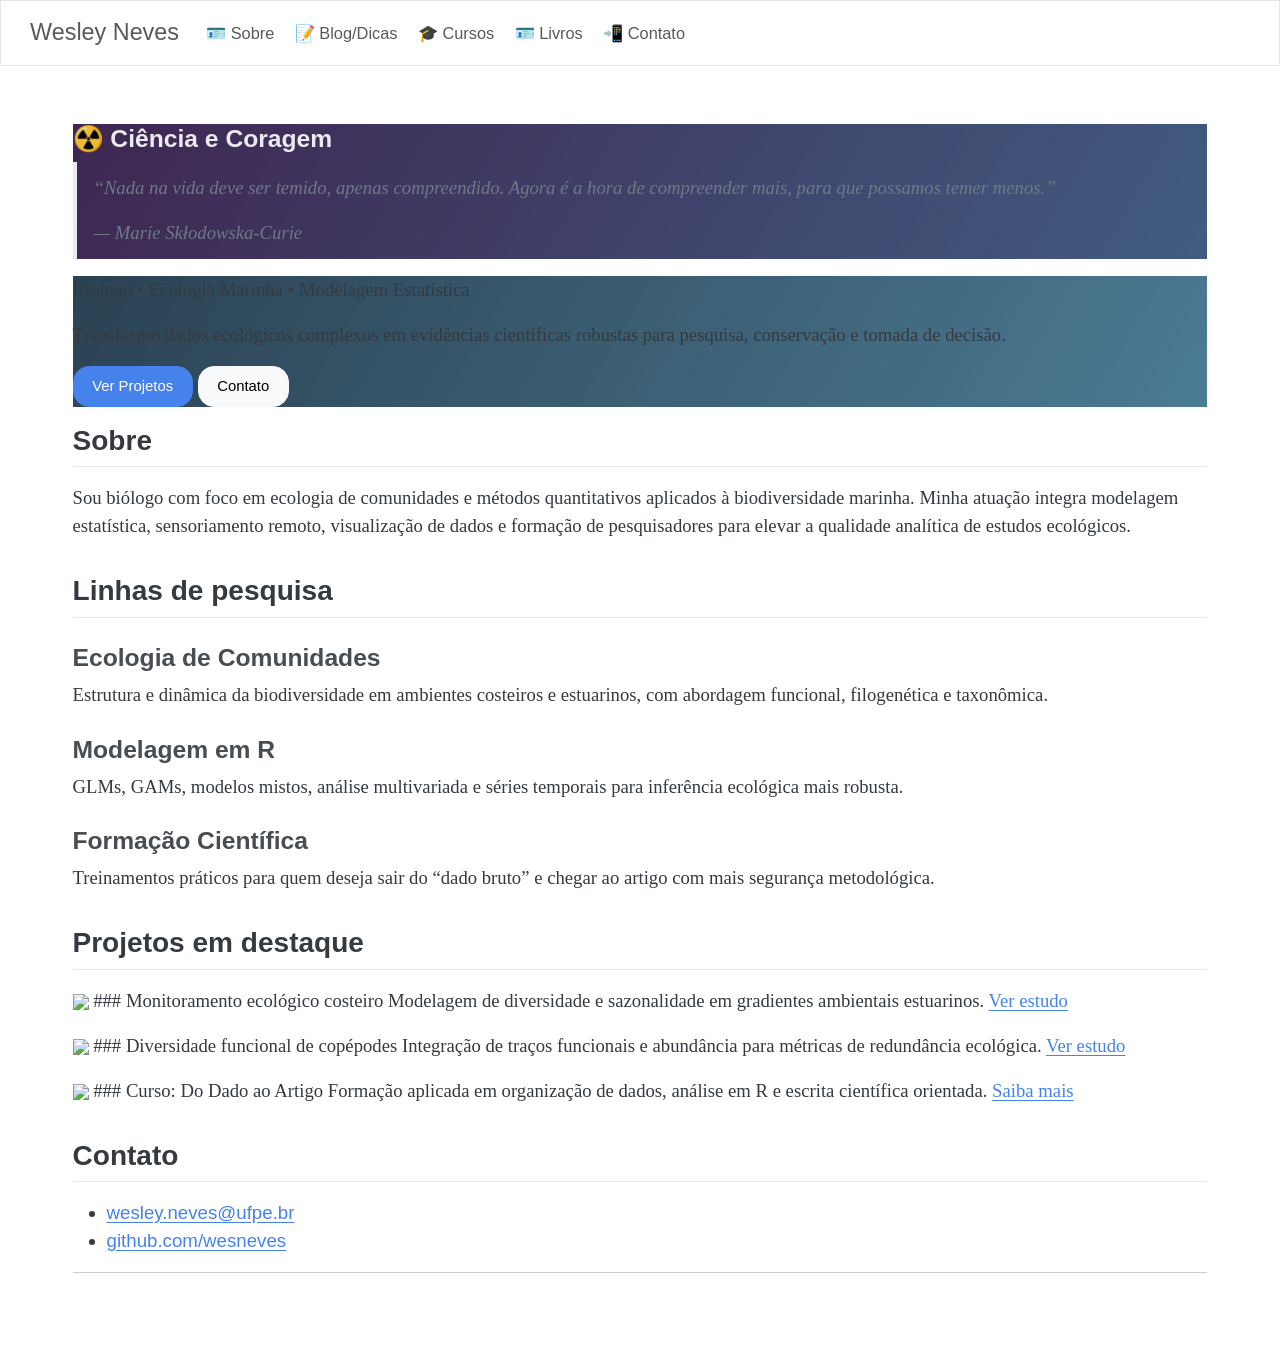
==== docs/index.html @ 24f0c6d8 "Atualizar templete" ====
<!DOCTYPE html>
<html xmlns="http://www.w3.org/1999/xhtml" lang="pt" xml:lang="pt"><head>

<meta charset="utf-8">
<meta name="generator" content="quarto-1.9.36">

<meta name="viewport" content="width=device-width, initial-scale=1.0, user-scalable=yes">


<title>Wesley Neves</title>
<style>
/* Default styles provided by pandoc.
** See https://pandoc.org/MANUAL.html#variables-for-html for config info.
*/
code{white-space: pre-wrap;}
span.smallcaps{font-variant: small-caps;}
div.columns{display: flex; gap: min(4vw, 1.5em);}
div.column{flex: auto; overflow-x: auto;}
div.hanging-indent{margin-left: 1.5em; text-indent: -1.5em;}
ul.task-list{list-style: none;}
ul.task-list li input[type="checkbox"] {
  width: 0.8em;
  margin: 0 0.8em 0.2em -1em; /* quarto-specific, see https://github.com/quarto-dev/quarto-cli/issues/4556 */ 
  vertical-align: middle;
}
</style>


<script src="site_libs/quarto-nav/quarto-nav.js"></script>
<script src="site_libs/quarto-nav/headroom.min.js"></script>
<script src="site_libs/clipboard/clipboard.min.js"></script>
<script src="site_libs/quarto-search/autocomplete.umd.js"></script>
<script src="site_libs/quarto-search/fuse.min.js"></script>
<script src="site_libs/quarto-search/quarto-search.js"></script>
<meta name="quarto:offset" content="./">
<script src="site_libs/quarto-html/quarto.js" type="module"></script>
<script src="site_libs/quarto-html/tabsets/tabsets.js" type="module"></script>
<script src="site_libs/quarto-html/popper.min.js"></script>
<script src="site_libs/quarto-html/tippy.umd.min.js"></script>
<script src="site_libs/quarto-html/anchor.min.js"></script>
<link href="site_libs/quarto-html/tippy.css" rel="stylesheet">
<link href="site_libs/quarto-html/quarto-syntax-highlighting-845c23b38eaddc0f92fda52bfe77a8c8.css" rel="stylesheet" id="quarto-text-highlighting-styles">
<script src="site_libs/bootstrap/bootstrap.min.js"></script>
<link href="site_libs/bootstrap/bootstrap-icons.css" rel="stylesheet">
<link href="site_libs/bootstrap/bootstrap-6bcbf9bd03559b9cb1ba95f4886e29d5.min.css" rel="stylesheet" append-hash="true" id="quarto-bootstrap" data-mode="light">
<script id="quarto-search-options" type="application/json">{
  "location": "navbar",
  "copy-button": false,
  "collapse-after": 3,
  "panel-placement": "end",
  "type": "overlay",
  "limit": 50,
  "keyboard-shortcut": [
    "f",
    "/",
    "s"
  ],
  "show-item-context": false,
  "language": {
    "search-no-results-text": "Nenhum resultado",
    "search-matching-documents-text": "documentos correspondentes",
    "search-copy-link-title": "Copiar link para a busca",
    "search-hide-matches-text": "Esconder correspondências adicionais",
    "search-more-match-text": "mais correspondência neste documento",
    "search-more-matches-text": "mais correspondências neste documento",
    "search-clear-button-title": "Limpar",
    "search-text-placeholder": "",
    "search-detached-cancel-button-title": "Cancelar",
    "search-submit-button-title": "Enviar",
    "search-label": "Procurar"
  }
}</script>


<link rel="stylesheet" href="styles.css">
</head>

<body class="nav-fixed quarto-light">

<div id="quarto-search-results"></div>
  <header id="quarto-header" class="headroom fixed-top">
    <nav class="navbar navbar-expand-lg " data-bs-theme="dark">
      <div class="navbar-container container-fluid">
      <div class="navbar-brand-container mx-auto">
    <a class="navbar-brand" href="./index.html">
    <span class="navbar-title">Wesley Neves</span>
    </a>
  </div>
            <div id="quarto-search" class="" title="Procurar"></div>
          <button class="navbar-toggler" type="button" data-bs-toggle="collapse" data-bs-target="#navbarCollapse" aria-controls="navbarCollapse" role="menu" aria-expanded="false" aria-label="Alternar de navegação" onclick="if (window.quartoToggleHeadroom) { window.quartoToggleHeadroom(); }">
  <span class="navbar-toggler-icon"></span>
</button>
          <div class="collapse navbar-collapse" id="navbarCollapse">
            <ul class="navbar-nav navbar-nav-scroll me-auto">
  <li class="nav-item">
    <a class="nav-link" href="./sobre/about.html"> 
<span class="menu-text">🪪 Sobre</span></a>
  </li>  
  <li class="nav-item">
    <a class="nav-link" href="./posts/index.html"> 
<span class="menu-text">📝 Blog/Dicas</span></a>
  </li>  
  <li class="nav-item">
    <a class="nav-link" href="./cursos/index.html"> 
<span class="menu-text">🎓 Cursos</span></a>
  </li>  
  <li class="nav-item">
    <a class="nav-link" href="./livros/index.html"> 
<span class="menu-text">🪪 Livros</span></a>
  </li>  
  <li class="nav-item">
    <a class="nav-link" href="./contato/index.html"> 
<span class="menu-text">📲 Contato</span></a>
  </li>  
</ul>
          </div> <!-- /navcollapse -->
            <div class="quarto-navbar-tools">
</div>
      </div> <!-- /container-fluid -->
    </nav>
</header>
<!-- content -->
<div id="quarto-content" class="quarto-container page-columns page-rows-contents page-layout-full page-navbar">
<!-- sidebar -->
<!-- margin-sidebar -->
    
<!-- main -->
<main class="content column-page" id="quarto-document-content"><header id="title-block-header" class="quarto-title-block"></header>




<div class="curie-quote-box" style="background-image: linear-gradient(120deg, rgba(35,9,58,.88), rgba(12,45,92,.78)), url('https://images.unsplash.com/photo-1532094349884-543bc11b234d?auto=format&amp;fit=crop&amp;w=1800&amp;q=80'); color: #f8f9fa;">
<div class="curie-quote-content">
<h3 style="color: #ffffff;" class="anchored">
☢ Ciência e Coragem
</h3>
<blockquote class="blockquote">
<p>“Nada na vida deve ser temido, apenas compreendido. Agora é a hora de compreender mais, para que possamos temer menos.”</p>
<p>— Marie Skłodowska-Curie</p>
</blockquote>
<p><i class="bi bi-radioactive"></i></p>
</div>
</div>
<div class="hero-box" style="background-image: linear-gradient(120deg, rgba(6,33,52,.85), rgba(15,78,112,.75)), url('https://images.unsplash.com/photo-1473116763249-2faaef81ccda?auto=format&amp;fit=crop&amp;w=1800&amp;q=80');">
<div class="hero-content">
<p><span class="subtitle">Biólogo • Ecologia Marinha • Modelagem Estatística</span></p>
<p>Transformo dados ecológicos complexos em evidências científicas robustas para pesquisa, conservação e tomada de decisão.</p>
<div class="hero-buttons">
<p><a href="#projetos" class="btn btn-primary">Ver Projetos</a> <a href="#contato" class="btn btn-light">Contato</a></p>
</div>
</div>
</div>
<section id="sobre" class="level2">
<h2 class="anchored" data-anchor-id="sobre">Sobre</h2>
<p>Sou biólogo com foco em ecologia de comunidades e métodos quantitativos aplicados à biodiversidade marinha. Minha atuação integra modelagem estatística, sensoriamento remoto, visualização de dados e formação de pesquisadores para elevar a qualidade analítica de estudos ecológicos.</p>
</section>
<section id="linhas" class="level2">
<h2 class="anchored" data-anchor-id="linhas">Linhas de pesquisa</h2>
<div class="features-grid">
<section id="ecologia-de-comunidades" class="level3 feature-card">
<h3 class="anchored" data-anchor-id="ecologia-de-comunidades"><i class="bi bi-water"></i> Ecologia de Comunidades</h3>
<p>Estrutura e dinâmica da biodiversidade em ambientes costeiros e estuarinos, com abordagem funcional, filogenética e taxonômica.</p>
</section>
<section id="modelagem-em-r" class="level3 feature-card">
<h3 class="anchored" data-anchor-id="modelagem-em-r"><i class="bi bi-graph-up"></i> Modelagem em R</h3>
<p>GLMs, GAMs, modelos mistos, análise multivariada e séries temporais para inferência ecológica mais robusta.</p>
</section>
<section id="formação-científica" class="level3 feature-card">
<h3 class="anchored" data-anchor-id="formação-científica"><i class="bi bi-mortarboard"></i> Formação Científica</h3>
<p>Treinamentos práticos para quem deseja sair do “dado bruto” e chegar ao artigo com mais segurança metodológica.</p>
</section>
</div>
</section>
<section id="projetos" class="level2">
<h2 class="anchored" data-anchor-id="projetos">Projetos em destaque</h2>
<div class="projects-grid">
<div class="project-card">
<p><img src="Imagens/samerica.jpg" class="img-fluid"> ### Monitoramento ecológico costeiro Modelagem de diversidade e sazonalidade em gradientes ambientais estuarinos. <a href="#" class="project-link">Ver estudo</a></p>
</div>
<div class="project-card">
<p><img src="Imagens/copepod.png" class="img-fluid"> ### Diversidade funcional de copépodes Integração de traços funcionais e abundância para métricas de redundância ecológica. <a href="#" class="project-link">Ver estudo</a></p>
</div>
<div class="project-card">
<p><img src="Imagens/estatistica.png" class="img-fluid"> ### Curso: Do Dado ao Artigo Formação aplicada em organização de dados, análise em R e escrita científica orientada. <a href="#" class="project-link">Saiba mais</a></p>
</div>
</div>
</section>
<section id="contato" class="level2">
<h2 class="anchored" data-anchor-id="contato">Contato</h2>
<ul>
<li><i class="bi bi-envelope-at"></i> <a href="mailto:wesley.neves@ufpe.br">wesley.neves@ufpe.br</a></li>
<li><i class="bi bi-github"></i> <a href="https://github.com/wesneves">github.com/wesneves</a></li>
</ul>
<hr>


</section>

</main> <!-- /main -->
<script id="quarto-html-after-body" type="application/javascript">
  window.document.addEventListener("DOMContentLoaded", function (event) {
    const icon = "";
    const anchorJS = new window.AnchorJS();
    anchorJS.options = {
      placement: 'right',
      icon: icon
    };
    anchorJS.add('.anchored');
    const isCodeAnnotation = (el) => {
      for (const clz of el.classList) {
        if (clz.startsWith('code-annotation-')) {                     
          return true;
        }
      }
      return false;
    }
    const onCopySuccess = function(e) {
      // button target
      const button = e.trigger;
      // don't keep focus
      button.blur();
      // flash "checked"
      button.classList.add('code-copy-button-checked');
      var currentTitle = button.getAttribute("title");
      button.setAttribute("title", "Copiada");
      let tooltip;
      if (window.bootstrap) {
        button.setAttribute("data-bs-toggle", "tooltip");
        button.setAttribute("data-bs-placement", "left");
        button.setAttribute("data-bs-title", "Copiada");
        tooltip = new bootstrap.Tooltip(button, 
          { trigger: "manual", 
            customClass: "code-copy-button-tooltip",
            offset: [0, -8]});
        tooltip.show();    
      }
      setTimeout(function() {
        if (tooltip) {
          tooltip.hide();
          button.removeAttribute("data-bs-title");
          button.removeAttribute("data-bs-toggle");
          button.removeAttribute("data-bs-placement");
        }
        button.setAttribute("title", currentTitle);
        button.classList.remove('code-copy-button-checked');
      }, 1000);
      // clear code selection
      e.clearSelection();
    }
    const getTextToCopy = function(trigger) {
      const outerScaffold = trigger.parentElement.cloneNode(true);
      const codeEl = outerScaffold.querySelector('code');
      for (const childEl of codeEl.children) {
        if (isCodeAnnotation(childEl)) {
          childEl.remove();
        }
      }
      return codeEl.innerText;
    }
    const clipboard = new window.ClipboardJS('.code-copy-button:not([data-in-quarto-modal])', {
      text: getTextToCopy
    });
    clipboard.on('success', onCopySuccess);
    if (window.document.getElementById('quarto-embedded-source-code-modal')) {
      const clipboardModal = new window.ClipboardJS('.code-copy-button[data-in-quarto-modal]', {
        text: getTextToCopy,
        container: window.document.getElementById('quarto-embedded-source-code-modal')
      });
      clipboardModal.on('success', onCopySuccess);
    }
      var localhostRegex = new RegExp(/^(?:http|https):\/\/localhost\:?[0-9]*\//);
      var mailtoRegex = new RegExp(/^mailto:/);
        var filterRegex = new RegExp('/' + window.location.host + '/');
      var isInternal = (href) => {
          return filterRegex.test(href) || localhostRegex.test(href) || mailtoRegex.test(href);
      }
      // Inspect non-navigation links and adorn them if external
     var links = window.document.querySelectorAll('a[href]:not(.nav-link):not(.navbar-brand):not(.toc-action):not(.sidebar-link):not(.sidebar-item-toggle):not(.pagination-link):not(.no-external):not([aria-hidden]):not(.dropdown-item):not(.quarto-navigation-tool):not(.about-link)');
      for (var i=0; i<links.length; i++) {
        const link = links[i];
        if (!isInternal(link.href)) {
          // undo the damage that might have been done by quarto-nav.js in the case of
          // links that we want to consider external
          if (link.dataset.originalHref !== undefined) {
            link.href = link.dataset.originalHref;
          }
        }
      }
    function tippyHover(el, contentFn, onTriggerFn, onUntriggerFn) {
      const config = {
        allowHTML: true,
        maxWidth: 500,
        delay: 100,
        arrow: false,
        appendTo: function(el) {
            return el.parentElement;
        },
        interactive: true,
        interactiveBorder: 10,
        theme: 'quarto',
        placement: 'bottom-start',
      };
      if (contentFn) {
        config.content = contentFn;
      }
      if (onTriggerFn) {
        config.onTrigger = onTriggerFn;
      }
      if (onUntriggerFn) {
        config.onUntrigger = onUntriggerFn;
      }
      window.tippy(el, config); 
    }
    const noterefs = window.document.querySelectorAll('a[role="doc-noteref"]');
    for (var i=0; i<noterefs.length; i++) {
      const ref = noterefs[i];
      tippyHover(ref, function() {
        // use id or data attribute instead here
        let href = ref.getAttribute('data-footnote-href') || ref.getAttribute('href');
        try { href = new URL(href).hash; } catch {}
        const id = href.replace(/^#\/?/, "");
        const note = window.document.getElementById(id);
        if (note) {
          return note.innerHTML;
        } else {
          return "";
        }
      });
    }
    const xrefs = window.document.querySelectorAll('a.quarto-xref');
    const processXRef = (id, note) => {
      // Strip column container classes
      const stripColumnClz = (el) => {
        el.classList.remove("page-full", "page-columns");
        if (el.children) {
          for (const child of el.children) {
            stripColumnClz(child);
          }
        }
      }
      stripColumnClz(note)
      if (id === null || id.startsWith('sec-')) {
        // Special case sections, only their first couple elements
        const container = document.createElement("div");
        if (note.children && note.children.length > 2) {
          container.appendChild(note.children[0].cloneNode(true));
          for (let i = 1; i < note.children.length; i++) {
            const child = note.children[i];
            if (child.tagName === "P" && child.innerText === "") {
              continue;
            } else {
              container.appendChild(child.cloneNode(true));
              break;
            }
          }
          if (window.Quarto?.typesetMath) {
            window.Quarto.typesetMath(container);
          }
          return container.innerHTML
        } else {
          if (window.Quarto?.typesetMath) {
            window.Quarto.typesetMath(note);
          }
          return note.innerHTML;
        }
      } else {
        // Remove any anchor links if they are present
        const anchorLink = note.querySelector('a.anchorjs-link');
        if (anchorLink) {
          anchorLink.remove();
        }
        if (window.Quarto?.typesetMath) {
          window.Quarto.typesetMath(note);
        }
        if (note.classList.contains("callout")) {
          return note.outerHTML;
        } else {
          return note.innerHTML;
        }
      }
    }
    for (var i=0; i<xrefs.length; i++) {
      const xref = xrefs[i];
      tippyHover(xref, undefined, function(instance) {
        instance.disable();
        let url = xref.getAttribute('href');
        let hash = undefined; 
        if (url.startsWith('#')) {
          hash = url;
        } else {
          try { hash = new URL(url).hash; } catch {}
        }
        if (hash) {
          const id = hash.replace(/^#\/?/, "");
          const note = window.document.getElementById(id);
          if (note !== null) {
            try {
              const html = processXRef(id, note.cloneNode(true));
              instance.setContent(html);
            } finally {
              instance.enable();
              instance.show();
            }
          } else {
            // See if we can fetch this
            fetch(url.split('#')[0])
            .then(res => res.text())
            .then(html => {
              const parser = new DOMParser();
              const htmlDoc = parser.parseFromString(html, "text/html");
              const note = htmlDoc.getElementById(id);
              if (note !== null) {
                const html = processXRef(id, note);
                instance.setContent(html);
              } 
            }).finally(() => {
              instance.enable();
              instance.show();
            });
          }
        } else {
          // See if we can fetch a full url (with no hash to target)
          // This is a special case and we should probably do some content thinning / targeting
          fetch(url)
          .then(res => res.text())
          .then(html => {
            const parser = new DOMParser();
            const htmlDoc = parser.parseFromString(html, "text/html");
            const note = htmlDoc.querySelector('main.content');
            if (note !== null) {
              // This should only happen for chapter cross references
              // (since there is no id in the URL)
              // remove the first header
              if (note.children.length > 0 && note.children[0].tagName === "HEADER") {
                note.children[0].remove();
              }
              const html = processXRef(null, note);
              instance.setContent(html);
            } 
          }).finally(() => {
            instance.enable();
            instance.show();
          });
        }
      }, function(instance) {
      });
    }
        let selectedAnnoteEl;
        const selectorForAnnotation = ( cell, annotation) => {
          let cellAttr = 'data-code-cell="' + cell + '"';
          let lineAttr = 'data-code-annotation="' +  annotation + '"';
          const selector = 'span[' + cellAttr + '][' + lineAttr + ']';
          return selector;
        }
        const selectCodeLines = (annoteEl) => {
          const doc = window.document;
          const targetCell = annoteEl.getAttribute("data-target-cell");
          const targetAnnotation = annoteEl.getAttribute("data-target-annotation");
          const annoteSpan = window.document.querySelector(selectorForAnnotation(targetCell, targetAnnotation));
          const lines = annoteSpan.getAttribute("data-code-lines").split(",");
          const lineIds = lines.map((line) => {
            return targetCell + "-" + line;
          })
          let top = null;
          let height = null;
          let parent = null;
          if (lineIds.length > 0) {
              //compute the position of the single el (top and bottom and make a div)
              const el = window.document.getElementById(lineIds[0]);
              top = el.offsetTop;
              height = el.offsetHeight;
              parent = el.parentElement.parentElement;
            if (lineIds.length > 1) {
              const lastEl = window.document.getElementById(lineIds[lineIds.length - 1]);
              const bottom = lastEl.offsetTop + lastEl.offsetHeight;
              height = bottom - top;
            }
            if (top !== null && height !== null && parent !== null) {
              // cook up a div (if necessary) and position it 
              let div = window.document.getElementById("code-annotation-line-highlight");
              if (div === null) {
                div = window.document.createElement("div");
                div.setAttribute("id", "code-annotation-line-highlight");
                div.style.position = 'absolute';
                parent.appendChild(div);
              }
              div.style.top = top - 2 + "px";
              div.style.height = height + 4 + "px";
              div.style.left = 0;
              let gutterDiv = window.document.getElementById("code-annotation-line-highlight-gutter");
              if (gutterDiv === null) {
                gutterDiv = window.document.createElement("div");
                gutterDiv.setAttribute("id", "code-annotation-line-highlight-gutter");
                gutterDiv.style.position = 'absolute';
                const codeCell = window.document.getElementById(targetCell);
                const gutter = codeCell.querySelector('.code-annotation-gutter');
                gutter.appendChild(gutterDiv);
              }
              gutterDiv.style.top = top - 2 + "px";
              gutterDiv.style.height = height + 4 + "px";
            }
            selectedAnnoteEl = annoteEl;
          }
        };
        const unselectCodeLines = () => {
          const elementsIds = ["code-annotation-line-highlight", "code-annotation-line-highlight-gutter"];
          elementsIds.forEach((elId) => {
            const div = window.document.getElementById(elId);
            if (div) {
              div.remove();
            }
          });
          selectedAnnoteEl = undefined;
        };
          // Handle positioning of the toggle
      window.addEventListener(
        "resize",
        throttle(() => {
          elRect = undefined;
          if (selectedAnnoteEl) {
            selectCodeLines(selectedAnnoteEl);
          }
        }, 10)
      );
      function throttle(fn, ms) {
      let throttle = false;
      let timer;
        return (...args) => {
          if(!throttle) { // first call gets through
              fn.apply(this, args);
              throttle = true;
          } else { // all the others get throttled
              if(timer) clearTimeout(timer); // cancel #2
              timer = setTimeout(() => {
                fn.apply(this, args);
                timer = throttle = false;
              }, ms);
          }
        };
      }
        // Attach click handler to the DT
        const annoteDls = window.document.querySelectorAll('dt[data-target-cell]');
        for (const annoteDlNode of annoteDls) {
          annoteDlNode.addEventListener('click', (event) => {
            const clickedEl = event.target;
            if (clickedEl !== selectedAnnoteEl) {
              unselectCodeLines();
              const activeEl = window.document.querySelector('dt[data-target-cell].code-annotation-active');
              if (activeEl) {
                activeEl.classList.remove('code-annotation-active');
              }
              selectCodeLines(clickedEl);
              clickedEl.classList.add('code-annotation-active');
            } else {
              // Unselect the line
              unselectCodeLines();
              clickedEl.classList.remove('code-annotation-active');
            }
          });
        }
    const findCites = (el) => {
      const parentEl = el.parentElement;
      if (parentEl) {
        const cites = parentEl.dataset.cites;
        if (cites) {
          return {
            el,
            cites: cites.split(' ')
          };
        } else {
          return findCites(el.parentElement)
        }
      } else {
        return undefined;
      }
    };
    var bibliorefs = window.document.querySelectorAll('a[role="doc-biblioref"]');
    for (var i=0; i<bibliorefs.length; i++) {
      const ref = bibliorefs[i];
      const citeInfo = findCites(ref);
      if (citeInfo) {
        tippyHover(citeInfo.el, function() {
          var popup = window.document.createElement('div');
          citeInfo.cites.forEach(function(cite) {
            var citeDiv = window.document.createElement('div');
            citeDiv.classList.add('hanging-indent');
            citeDiv.classList.add('csl-entry');
            var biblioDiv = window.document.getElementById('ref-' + cite);
            if (biblioDiv) {
              citeDiv.innerHTML = biblioDiv.innerHTML;
            }
            popup.appendChild(citeDiv);
          });
          return popup.innerHTML;
        });
      }
    }
  });
  </script>
</div> <!-- /content -->




</body></html>
---- docs/site_libs/quarto-html/quarto-syntax-highlighting-845c23b38eaddc0f92fda52bfe77a8c8.css ----
/* quarto syntax highlight colors */
:root {
  --quarto-hl-ot-color: #003B4F;
  --quarto-hl-at-color: #657422;
  --quarto-hl-ss-color: #20794D;
  --quarto-hl-an-color: #5E5E5E;
  --quarto-hl-fu-color: #4758AB;
  --quarto-hl-st-color: #20794D;
  --quarto-hl-cf-color: #003B4F;
  --quarto-hl-op-color: #5E5E5E;
  --quarto-hl-er-color: #AD0000;
  --quarto-hl-bn-color: #AD0000;
  --quarto-hl-al-color: #AD0000;
  --quarto-hl-va-color: #111111;
  --quarto-hl-bu-color: inherit;
  --quarto-hl-ex-color: inherit;
  --quarto-hl-pp-color: #AD0000;
  --quarto-hl-in-color: #5E5E5E;
  --quarto-hl-vs-color: #20794D;
  --quarto-hl-wa-color: #5E5E5E;
  --quarto-hl-do-color: #5E5E5E;
  --quarto-hl-im-color: #00769E;
  --quarto-hl-ch-color: #20794D;
  --quarto-hl-dt-color: #AD0000;
  --quarto-hl-fl-color: #AD0000;
  --quarto-hl-co-color: #5E5E5E;
  --quarto-hl-cv-color: #5E5E5E;
  --quarto-hl-cn-color: #8f5902;
  --quarto-hl-sc-color: #5E5E5E;
  --quarto-hl-dv-color: #AD0000;
  --quarto-hl-kw-color: #003B4F;
}

/* other quarto variables */
:root {
  --quarto-font-monospace: SFMono-Regular, Menlo, Monaco, Consolas, "Liberation Mono", "Courier New", monospace;
}

/* syntax highlight based on Pandoc's rules */
pre > code.sourceCode > span {
  color: #003B4F;
}

code.sourceCode > span {
  color: #003B4F;
}

div.sourceCode,
div.sourceCode pre.sourceCode {
  color: #003B4F;
}

/* Normal */
code span {
  color: #003B4F;
}

/* Alert */
code span.al {
  color: #AD0000;
  font-style: inherit;
}

/* Annotation */
code span.an {
  color: #5E5E5E;
  font-style: inherit;
}

/* Attribute */
code span.at {
  color: #657422;
  font-style: inherit;
}

/* BaseN */
code span.bn {
  color: #AD0000;
  font-style: inherit;
}

/* BuiltIn */
code span.bu {
  font-style: inherit;
}

/* ControlFlow */
code span.cf {
  color: #003B4F;
  font-weight: bold;
  font-style: inherit;
}

/* Char */
code span.ch {
  color: #20794D;
  font-style: inherit;
}

/* Constant */
code span.cn {
  color: #8f5902;
  font-style: inherit;
}

/* Comment */
code span.co {
  color: #5E5E5E;
  font-style: inherit;
}

/* CommentVar */
code span.cv {
  color: #5E5E5E;
  font-style: italic;
}

/* Documentation */
code span.do {
  color: #5E5E5E;
  font-style: italic;
}

/* DataType */
code span.dt {
  color: #AD0000;
  font-style: inherit;
}

/* DecVal */
code span.dv {
  color: #AD0000;
  font-style: inherit;
}

/* Error */
code span.er {
  color: #AD0000;
  font-style: inherit;
}

/* Extension */
code span.ex {
  font-style: inherit;
}

/* Float */
code span.fl {
  color: #AD0000;
  font-style: inherit;
}

/* Function */
code span.fu {
  color: #4758AB;
  font-style: inherit;
}

/* Import */
code span.im {
  color: #00769E;
  font-style: inherit;
}

/* Information */
code span.in {
  color: #5E5E5E;
  font-style: inherit;
}

/* Keyword */
code span.kw {
  color: #003B4F;
  font-weight: bold;
  font-style: inherit;
}

/* Operator */
code span.op {
  color: #5E5E5E;
  font-style: inherit;
}

/* Other */
code span.ot {
  color: #003B4F;
  font-style: inherit;
}

/* Preprocessor */
code span.pp {
  color: #AD0000;
  font-style: inherit;
}

/* SpecialChar */
code span.sc {
  color: #5E5E5E;
  font-style: inherit;
}

/* SpecialString */
code span.ss {
  color: #20794D;
  font-style: inherit;
}

/* String */
code span.st {
  color: #20794D;
  font-style: inherit;
}

/* Variable */
code span.va {
  color: #111111;
  font-style: inherit;
}

/* VerbatimString */
code span.vs {
  color: #20794D;
  font-style: inherit;
}

/* Warning */
code span.wa {
  color: #5E5E5E;
  font-style: italic;
}

.prevent-inlining {
  content: "</";
}

/*# sourceMappingURL=ac89f0bb514bba72461919f78549e31c.css.map */
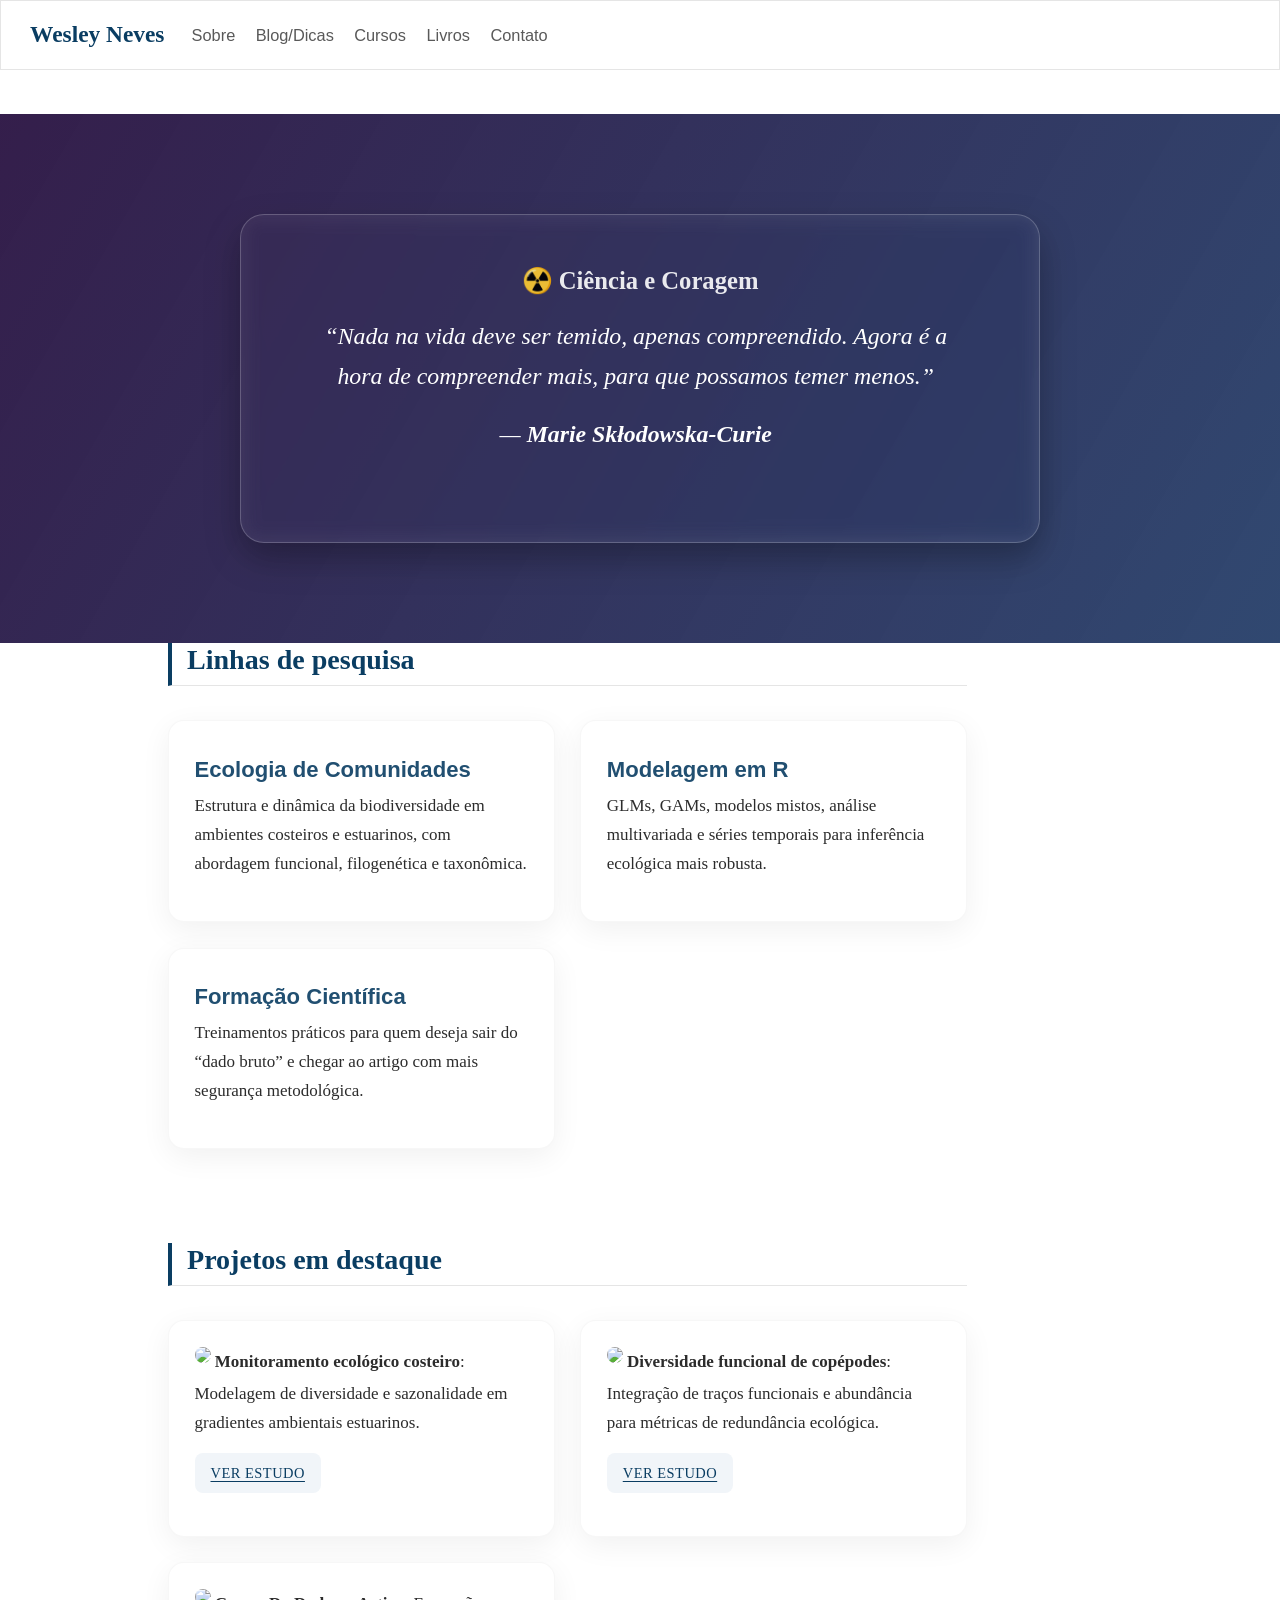
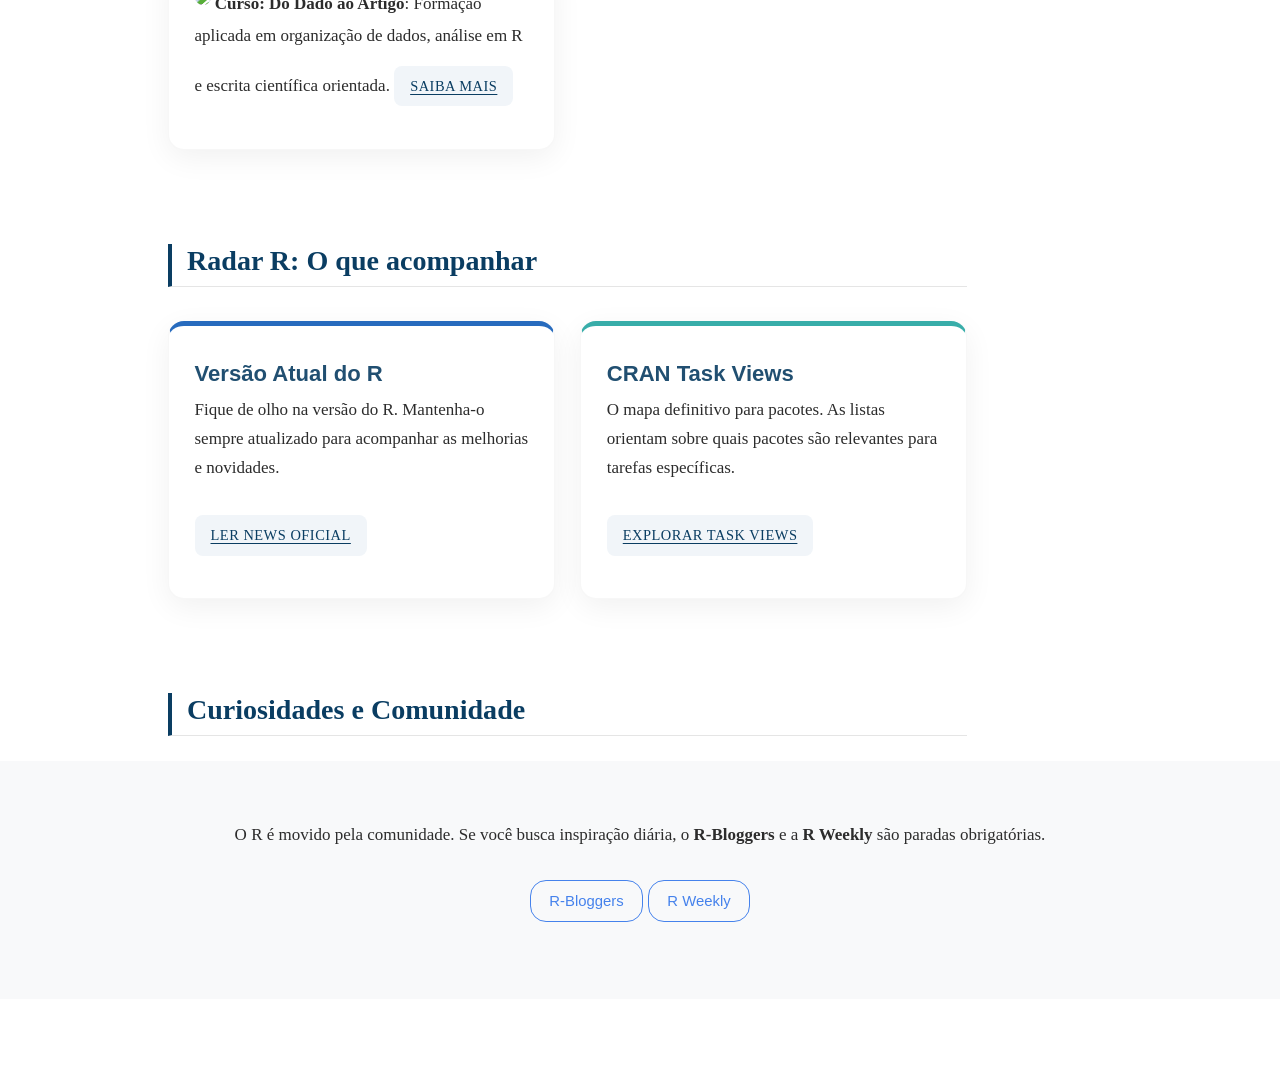
==== commit 511956a7: "Atualizações" ====
--- a/docs/index.html
+++ b/docs/index.html
@@ -94,23 +94,23 @@
             <ul class="navbar-nav navbar-nav-scroll me-auto">
   <li class="nav-item">
     <a class="nav-link" href="./sobre/about.html"> 
-<span class="menu-text">🪪 Sobre</span></a>
+<span class="menu-text">Sobre</span></a>
   </li>  
   <li class="nav-item">
     <a class="nav-link" href="./posts/index.html"> 
-<span class="menu-text">📝 Blog/Dicas</span></a>
+<span class="menu-text">Blog/Dicas</span></a>
   </li>  
   <li class="nav-item">
     <a class="nav-link" href="./cursos/index.html"> 
-<span class="menu-text">🎓 Cursos</span></a>
+<span class="menu-text">Cursos</span></a>
   </li>  
   <li class="nav-item">
     <a class="nav-link" href="./livros/index.html"> 
-<span class="menu-text">🪪 Livros</span></a>
+<span class="menu-text">Livros</span></a>
   </li>  
   <li class="nav-item">
     <a class="nav-link" href="./contato/index.html"> 
-<span class="menu-text">📲 Contato</span></a>
+<span class="menu-text">Contato</span></a>
   </li>  
 </ul>
           </div> <!-- /navcollapse -->
@@ -125,36 +125,23 @@
 <!-- margin-sidebar -->
     
 <!-- main -->
-<main class="content column-page" id="quarto-document-content"><header id="title-block-header" class="quarto-title-block"></header>
-
-
-
-
-<div class="curie-quote-box" style="background-image: linear-gradient(120deg, rgba(35,9,58,.88), rgba(12,45,92,.78)), url('https://images.unsplash.com/photo-1532094349884-543bc11b234d?auto=format&amp;fit=crop&amp;w=1800&amp;q=80'); color: #f8f9fa;">
-<div class="curie-quote-content">
-<h3 style="color: #ffffff;" class="anchored">
-☢ Ciência e Coragem
-</h3>
+<main class="content page-columns page-full column-body" id="quarto-document-content"><header id="title-block-header" class="quarto-title-block"></header>
+
+
+
+
+<div class="column-screen curie-banner">
+<section id="ciência-e-coragem" class="level3 curie-title curie-glass-card">
+<h3 class="curie-title anchored" data-anchor-id="ciência-e-coragem">☢️ Ciência e Coragem</h3>
 <blockquote class="blockquote">
 <p>“Nada na vida deve ser temido, apenas compreendido. Agora é a hora de compreender mais, para que possamos temer menos.”</p>
-<p>— Marie Skłodowska-Curie</p>
+<p>— <strong>Marie Skłodowska-Curie</strong></p>
 </blockquote>
+<div class="curie-icon">
 <p><i class="bi bi-radioactive"></i></p>
 </div>
-</div>
-<div class="hero-box" style="background-image: linear-gradient(120deg, rgba(6,33,52,.85), rgba(15,78,112,.75)), url('https://images.unsplash.com/photo-1473116763249-2faaef81ccda?auto=format&amp;fit=crop&amp;w=1800&amp;q=80');">
-<div class="hero-content">
-<p><span class="subtitle">Biólogo • Ecologia Marinha • Modelagem Estatística</span></p>
-<p>Transformo dados ecológicos complexos em evidências científicas robustas para pesquisa, conservação e tomada de decisão.</p>
-<div class="hero-buttons">
-<p><a href="#projetos" class="btn btn-primary">Ver Projetos</a> <a href="#contato" class="btn btn-light">Contato</a></p>
-</div>
-</div>
-</div>
-<section id="sobre" class="level2">
-<h2 class="anchored" data-anchor-id="sobre">Sobre</h2>
-<p>Sou biólogo com foco em ecologia de comunidades e métodos quantitativos aplicados à biodiversidade marinha. Minha atuação integra modelagem estatística, sensoriamento remoto, visualização de dados e formação de pesquisadores para elevar a qualidade analítica de estudos ecológicos.</p>
-</section>
+</section>
+</div>
 <section id="linhas" class="level2">
 <h2 class="anchored" data-anchor-id="linhas">Linhas de pesquisa</h2>
 <div class="features-grid">
@@ -176,23 +163,40 @@
 <h2 class="anchored" data-anchor-id="projetos">Projetos em destaque</h2>
 <div class="projects-grid">
 <div class="project-card">
-<p><img src="Imagens/samerica.jpg" class="img-fluid"> ### Monitoramento ecológico costeiro Modelagem de diversidade e sazonalidade em gradientes ambientais estuarinos. <a href="#" class="project-link">Ver estudo</a></p>
+<p><img src="Imagens/samerica.jpg" class="img-fluid"> <strong>Monitoramento ecológico costeiro</strong>: Modelagem de diversidade e sazonalidade em gradientes ambientais estuarinos. <a href="#" class="project-link">Ver estudo</a></p>
 </div>
 <div class="project-card">
-<p><img src="Imagens/copepod.png" class="img-fluid"> ### Diversidade funcional de copépodes Integração de traços funcionais e abundância para métricas de redundância ecológica. <a href="#" class="project-link">Ver estudo</a></p>
+<p><img src="Imagens/copepod.png" class="img-fluid"> <strong>Diversidade funcional de copépodes</strong>: Integração de traços funcionais e abundância para métricas de redundância ecológica. <a href="#" class="project-link">Ver estudo</a></p>
 </div>
 <div class="project-card">
-<p><img src="Imagens/estatistica.png" class="img-fluid"> ### Curso: Do Dado ao Artigo Formação aplicada em organização de dados, análise em R e escrita científica orientada. <a href="#" class="project-link">Saiba mais</a></p>
-</div>
-</div>
-</section>
-<section id="contato" class="level2">
-<h2 class="anchored" data-anchor-id="contato">Contato</h2>
-<ul>
-<li><i class="bi bi-envelope-at"></i> <a href="mailto:wesley.neves@ufpe.br">wesley.neves@ufpe.br</a></li>
-<li><i class="bi bi-github"></i> <a href="https://github.com/wesneves">github.com/wesneves</a></li>
-</ul>
-<hr>
+<p><img src="Imagens/estatistica.png" class="img-fluid"> <strong>Curso: Do Dado ao Artigo</strong>: Formação aplicada em organização de dados, análise em R e escrita científica orientada. <a href="#" class="project-link">Saiba mais</a></p>
+</div>
+</div>
+</section>
+<section id="radar" class="level2">
+<h2 class="anchored" data-anchor-id="radar">Radar R: O que acompanhar</h2>
+<div class="features-grid">
+<section id="versão-atual-do-r" class="level3 feature-card card-r-version">
+<h3 class="anchored" data-anchor-id="versão-atual-do-r"><i class="bi bi-cpu"></i> Versão Atual do R</h3>
+<p>Fique de olho na versão do R. Mantenha-o sempre atualizado para acompanhar as melhorias e novidades.</p>
+<p><a href="https://cran.r-project.org/doc/manuals/r-release/NEWS.html" class="project-link" target="_blank">Ler NEWS oficial</a></p>
+</section>
+<section id="cran-task-views" class="level3 feature-card card-cran-views">
+<h3 class="anchored" data-anchor-id="cran-task-views"><i class="bi bi-mortalboard"></i> CRAN Task Views</h3>
+<p>O mapa definitivo para pacotes. As listas orientam sobre quais pacotes são relevantes para tarefas específicas.</p>
+<p><a href="https://cran.r-project.org/web/views/" class="project-link" target="_blank">Explorar Task Views</a></p>
+</section>
+</div>
+</section>
+<section id="comunidade" class="level2 page-columns page-full">
+<h2 class="anchored" data-anchor-id="comunidade">Curiosidades e Comunidade</h2>
+<div class="column-screen" style="background: #f8f9fa; padding: 60px 0; text-align: center;">
+<p>O R é movido pela comunidade. Se você busca inspiração diária, o <strong>R-Bloggers</strong> e a <strong>R Weekly</strong> são paradas obrigatórias.</p>
+<div style="display: flex; justify-content: center; gap: 20px; margin-top: 30px;">
+<p><a href="https://www.r-bloggers.com/" target="_blank" class="btn btn-outline-primary">R-Bloggers</a> <a href="https://rweekly.org/" target="_blank" class="btn btn-outline-primary">R Weekly</a></p>
+</div>
+</div>
+<script src="version.js"></script>
 
 
 </section>
--- a/docs/styles.css
+++ b/docs/styles.css
@@ -0,0 +1,272 @@
+/* ========================================= */
+/* 1. IDENTIDADE VISUAL                     */
+/* ========================================= */
+
+:root {
+  --primary-color: #0a3d62;
+  --secondary-color: #38ada9;
+  --accent-color: #d81e5b;
+  --text-main: #2c2c2c;
+  --bg-light: #f8f9fa;
+  --transition: all 0.3s ease;
+  --glass-bg: rgba(255, 255, 255, 0.1);
+  --shadow-soft: 0 8px 30px rgba(0,0,0,0.06);
+}
+
+/* ========================================= */
+/* 2. BASE & TIPOGRAFIA                     */
+/* ========================================= */
+
+body {
+  font-family: 'Inter', -apple-system, BlinkMacSystemFont, "Segoe UI", Roboto, sans-serif;
+  color: var(--text-main);
+  line-height: 1.7;
+  font-size: 17px;
+}
+
+h1, h2, h3, .navbar-brand {
+  font-family: "Georgia", serif;
+  color: var(--primary-color);
+  font-weight: 700;
+}
+
+h1 {
+  font-size: clamp(2.4rem, 4vw, 3rem);
+  margin-bottom: 20px;
+}
+
+h2 {
+  margin-top: 60px;
+  margin-bottom: 25px;
+  border-left: 4px solid var(--primary-color);
+  padding-left: 15px;
+}
+
+/* ========================================= */
+/* 3. ELEMENTOS DE LAYOUT (GRIDS & CARDS)    */
+/* ========================================= */
+
+.features-grid, .projects-grid {
+  display: grid;
+  grid-template-columns: repeat(auto-fit, minmax(280px, 1fr));
+  gap: 1.5rem;
+  margin: 2rem 0;
+}
+
+.feature-card, .project-card, .resource-box, .contact-card {
+  background: #ffffff;
+  border-radius: 16px;
+  padding: 1.5rem;
+  box-shadow: var(--shadow-soft);
+  transition: var(--transition);
+  border: 1px solid rgba(0,0,0,0.03);
+}
+
+.feature-card:hover, .project-card:hover, .resource-box:hover {
+  transform: translateY(-6px);
+  box-shadow: 0 12px 40px rgba(0,0,0,0.12);
+}
+
+.project-card img {
+  border-radius: 10px;
+  margin-bottom: 1rem;
+  width: 100%;
+  height: auto;
+}
+
+/* ========================================= */
+/* 4. BANNER MARIE CURIE (GLASSMORPHISM)     */
+/* ========================================= */
+
+.curie-banner {
+  background-image: linear-gradient(120deg, rgba(35,9,58,0.92), rgba(12,45,92,0.85)), 
+                    url('https://images.unsplash.com/photo-1532094349884-543bc11b234d?auto=format&fit=crop&w=1800&q=80');
+  background-size: cover;
+  background-position: center;
+  background-attachment: fixed;
+  padding: 100px 20px;
+  color: #f8f9fa;
+  display: flex;
+  justify-content: center;
+}
+
+.curie-glass-card {
+  background: var(--glass-bg);
+  backdrop-filter: blur(10px);
+  -webkit-backdrop-filter: blur(10px);
+  border: 1px solid rgba(255, 255, 255, 0.2);
+  border-radius: 24px;
+  padding: 3rem;
+  max-width: 800px;
+  text-align: center;
+  box-shadow: 0 15px 35px rgba(0,0,0,0.3);
+}
+
+.curie-glass-card blockquote {
+  border: none !important;
+  font-style: italic;
+  font-size: 1.4rem;
+  color: #fff;
+  margin-bottom: 1.5rem;
+}
+
+h3.curie-title {
+  color: #ffffff !important;
+  border-left: none !important;
+  padding-left: 0 !important;
+  margin-top: 0;
+}
+
+/* ========================================= */
+/* 5. PERFIL & BIO                          */
+/* ========================================= */
+
+.layout-grid {
+  display: grid;
+  grid-template-columns: 300px 1fr;
+  gap: 3rem;
+  margin-top: 2rem;
+}
+
+.profile-sidebar { text-align: center; }
+
+.profile-image {
+  width: 250px;
+  height: 250px;
+  border-radius: 50%;
+  object-fit: cover;
+  margin-bottom: 1.5rem;
+  border: 4px solid #f8f9fa;
+  box-shadow: 0 4px 10px rgba(0,0,0,0.1);
+}
+
+.profile-subtitle {
+  display: block;
+  font-size: 1.1rem;
+  color: #666;
+  margin-bottom: 1rem;
+}
+
+.profile-social {
+  font-size: 1.5rem;
+  display: flex;
+  justify-content: center;
+  gap: 15px;
+  flex-wrap: wrap;
+}
+
+.profile-social a {
+  color: #444;
+  transition: var(--transition);
+}
+
+.profile-social a:hover { color: var(--secondary-color); }
+
+/* ========================================= */
+/* 6. FORMULÁRIO DE CONTATO (ESTILO PREMIUM) */
+/* ========================================= */
+
+.contact-card {
+  max-width: 700px;
+  margin: 3rem 0;
+  padding: 2.5rem;
+}
+
+.form-group {
+  margin-bottom: 1.5rem;
+}
+
+.form-group label {
+  display: block;
+  font-weight: 600;
+  margin-bottom: 8px;
+  color: var(--primary-color);
+  font-size: 0.95rem;
+}
+
+.form-group input, 
+.form-group textarea {
+  width: 100%;
+  padding: 12px 15px;
+  border: 1.5px solid #e1e8ed;
+  border-radius: 10px;
+  font-family: inherit;
+  transition: var(--transition);
+  background-color: #fcfdfe;
+  box-sizing: border-box;
+}
+
+.form-group input:focus, 
+.form-group textarea:focus {
+  outline: none;
+  border-color: var(--secondary-color);
+  box-shadow: 0 0 0 4px rgba(56, 173, 169, 0.1);
+  background-color: #fff;
+}
+
+.btn-submit-elegant {
+  background: linear-gradient(135deg, var(--primary-color), #1e5a8a);
+  color: white;
+  padding: 14px 30px;
+  border: none;
+  border-radius: 12px;
+  cursor: pointer;
+  font-weight: 700;
+  font-size: 1rem;
+  transition: var(--transition);
+  display: inline-flex;
+  align-items: center;
+  gap: 10px;
+  box-shadow: 0 4px 15px rgba(10, 61, 98, 0.2);
+}
+
+.btn-submit-elegant:hover {
+  transform: translateY(-2px);
+  box-shadow: 0 6px 20px rgba(10, 61, 98, 0.3);
+  filter: brightness(1.1);
+}
+
+/* ========================================= */
+/* 7. COMPONENTES R & EXTRAS                */
+/* ========================================= */
+
+.card-r-version { border-top: 5px solid #276BBE !important; }
+.card-r-version i { color: #276BBE; font-size: 2rem; margin-bottom: 10px; display: block; }
+
+.card-cran-views { border-top: 5px solid var(--secondary-color) !important; }
+.card-cran-views i { color: var(--secondary-color); font-size: 2rem; margin-bottom: 10px; display: block; }
+
+.feature-card h3 { border-left: none !important; padding-left: 0 !important; margin-top: 10px; font-family: 'Inter', sans-serif; font-size: 1.3rem; }
+
+.project-link {
+  margin-top: 15px;
+  padding: 8px 16px;
+  background: #f1f5f9;
+  border-radius: 8px;
+  font-size: 0.85rem;
+  display: inline-block;
+  color: var(--primary-color) !important;
+  text-transform: uppercase;
+  letter-spacing: 0.5px;
+  transition: var(--transition);
+}
+
+.project-link:hover {
+  background: var(--primary-color);
+  color: white !important;
+  transform: translateX(5px);
+}
+
+code {
+  background: #f1f5f9;
+  padding: 0.2rem 0.4rem;
+  border-radius: 4px;
+  font-family: 'Fira Code', monospace;
+  font-size: 0.9em;
+}
+
+/* Responsividade Geral */
+@media (max-width: 768px) {
+  .layout-grid { grid-template-columns: 1fr; }
+  .contact-card { padding: 1.5rem; }
+}
